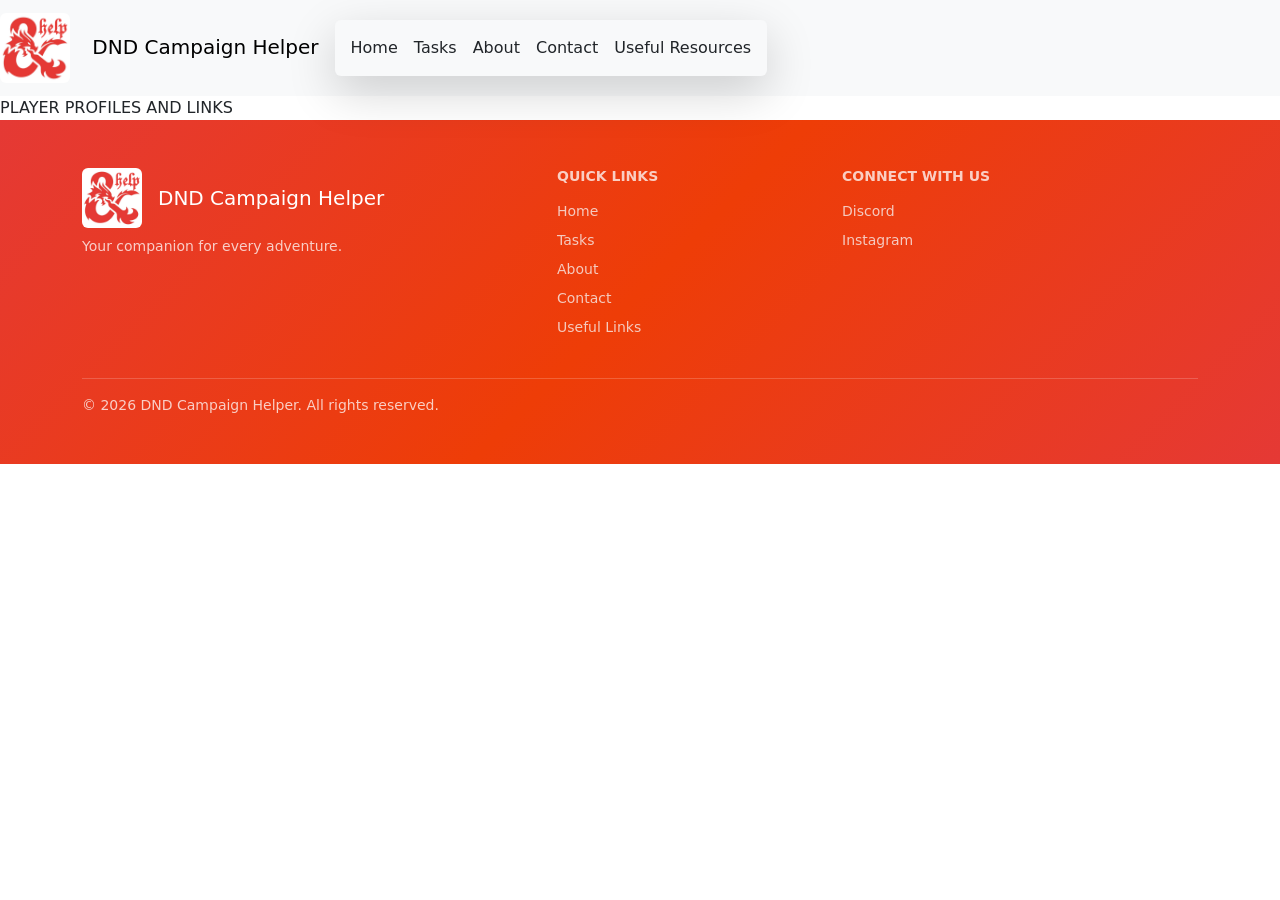
==== about.html @ 99aa0bed "added a premade header with some changes and also scripts" ====
<!DOCTYPE html>
<html lang="en">
<head>
    <meta charset="UTF-8">
    <meta name="viewport" content="width=device-width, initial-scale=1.0">
    <title>About</title>
    <link href="https://cdn.jsdelivr.net/npm/bootstrap@5.3.8/dist/css/bootstrap.min.css" rel="stylesheet" integrity="sha384-sRIl4kxILFvY47J16cr9ZwB07vP4J8+LH7qKQnuqkuIAvNWLzeN8tE5YBujZqJLB" crossorigin="anonymous">
    <script src="scripts/navbar.js" defer></script>
    <script src="scripts/footer.js" defer></script>
</head>
<body>
    
<div id="navbar"></div>





PLAYER PROFILES AND LINKS



<div id="footer"></div>

<script src="https://cdn.jsdelivr.net/npm/bootstrap@5.3.8/dist/js/bootstrap.bundle.min.js" integrity="sha384-FKyoEForCGlyvwx9Hj09JcYn3nv7wiPVlz7YYwJrWVcXK/BmnVDxM+D2scQbITxI" crossorigin="anonymous"></script>
</body>
</html>
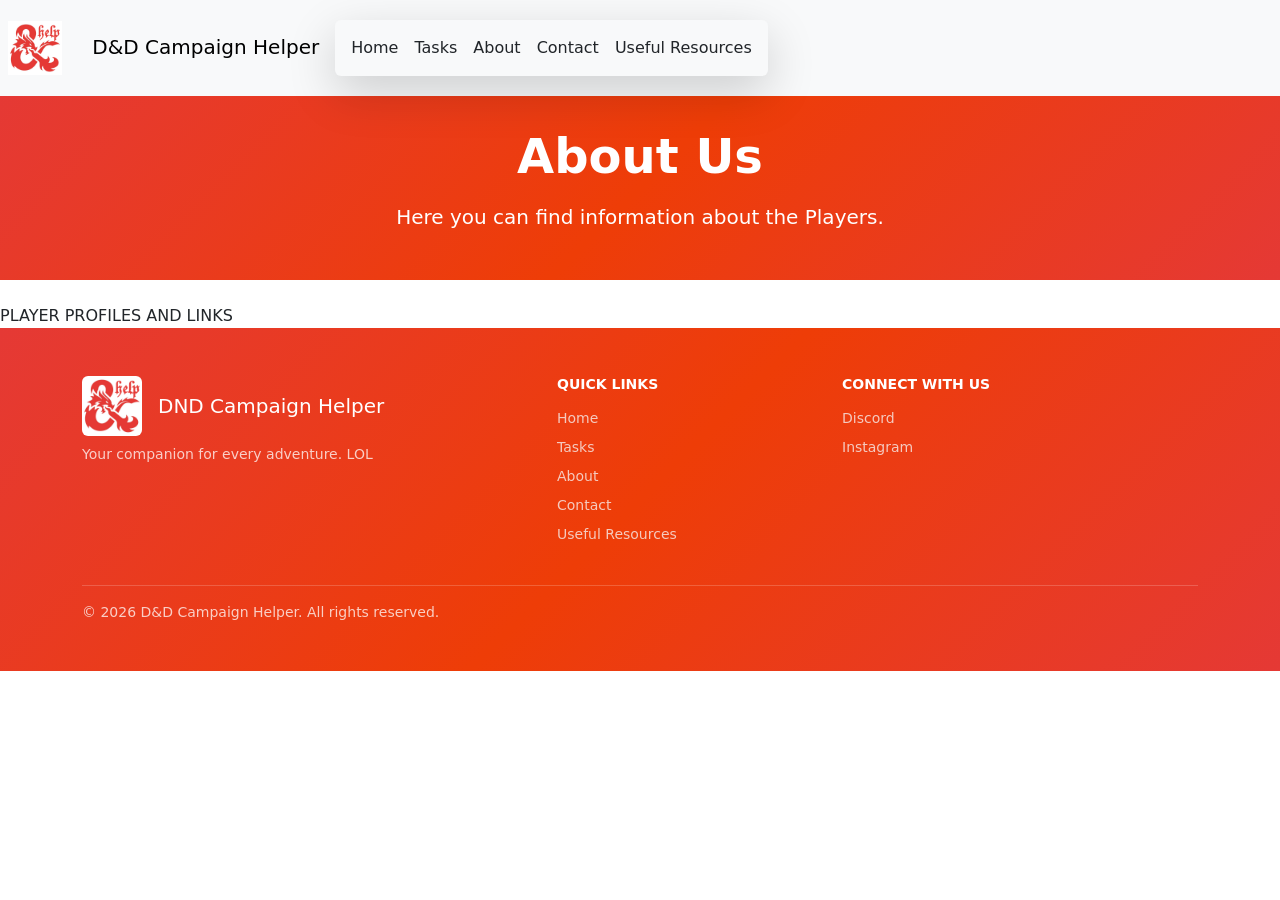
==== commit 4dbed53c: "added carousel from bootstrap website" ====
--- a/about.html
+++ b/about.html
@@ -12,6 +12,19 @@
     
 <div id="navbar"></div>
 
+<!-- header kinda -->
+<section class="p-3 mb-4 text-white text-center" style="background: linear-gradient(135deg, #E53935 0%, #ee3d07 50%, #E53935 100%)">
+    <div class="container-fluid p-3">
+        <h1 class="display-5 fw-bold">
+            About Us
+        </h1>
+
+        <p class="fs-5 mt-3">
+            Here you can find information about the Players. 
+        </p>
+    </div>
+</section>
+
 
 
 
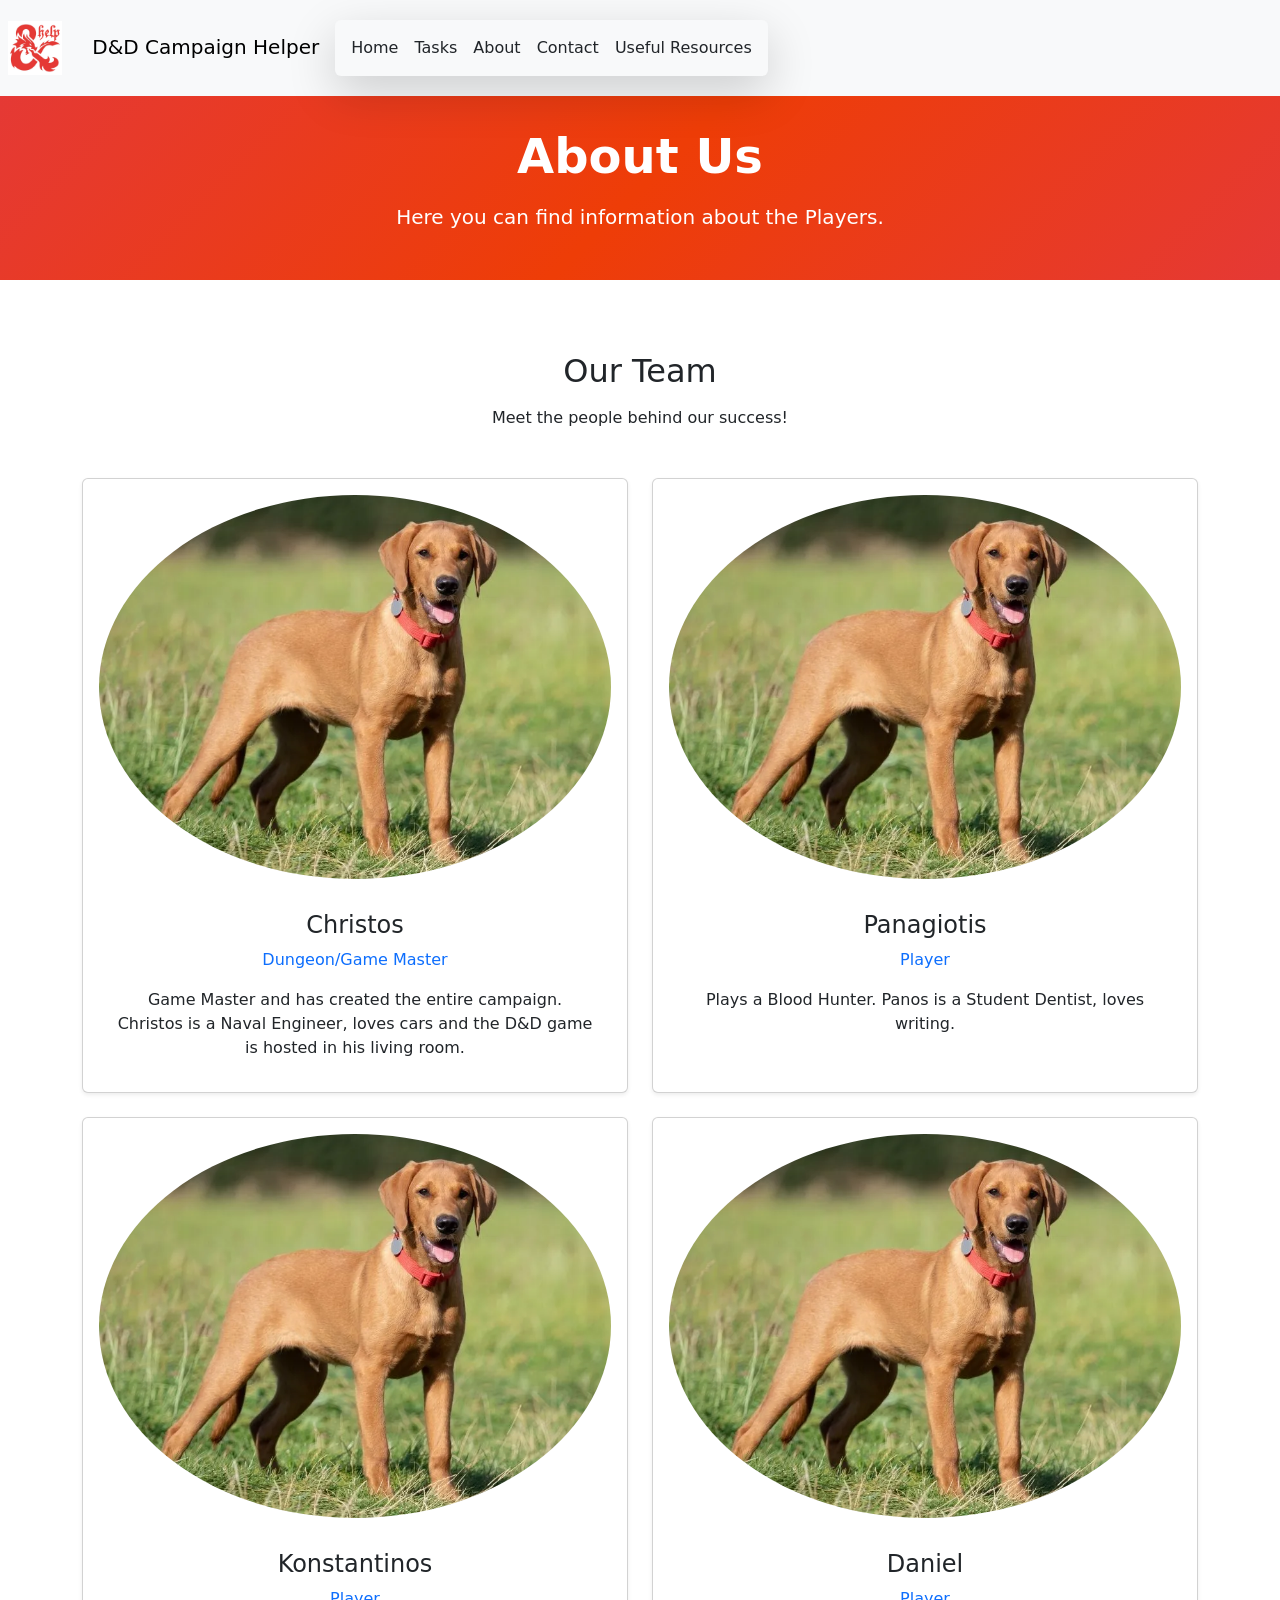
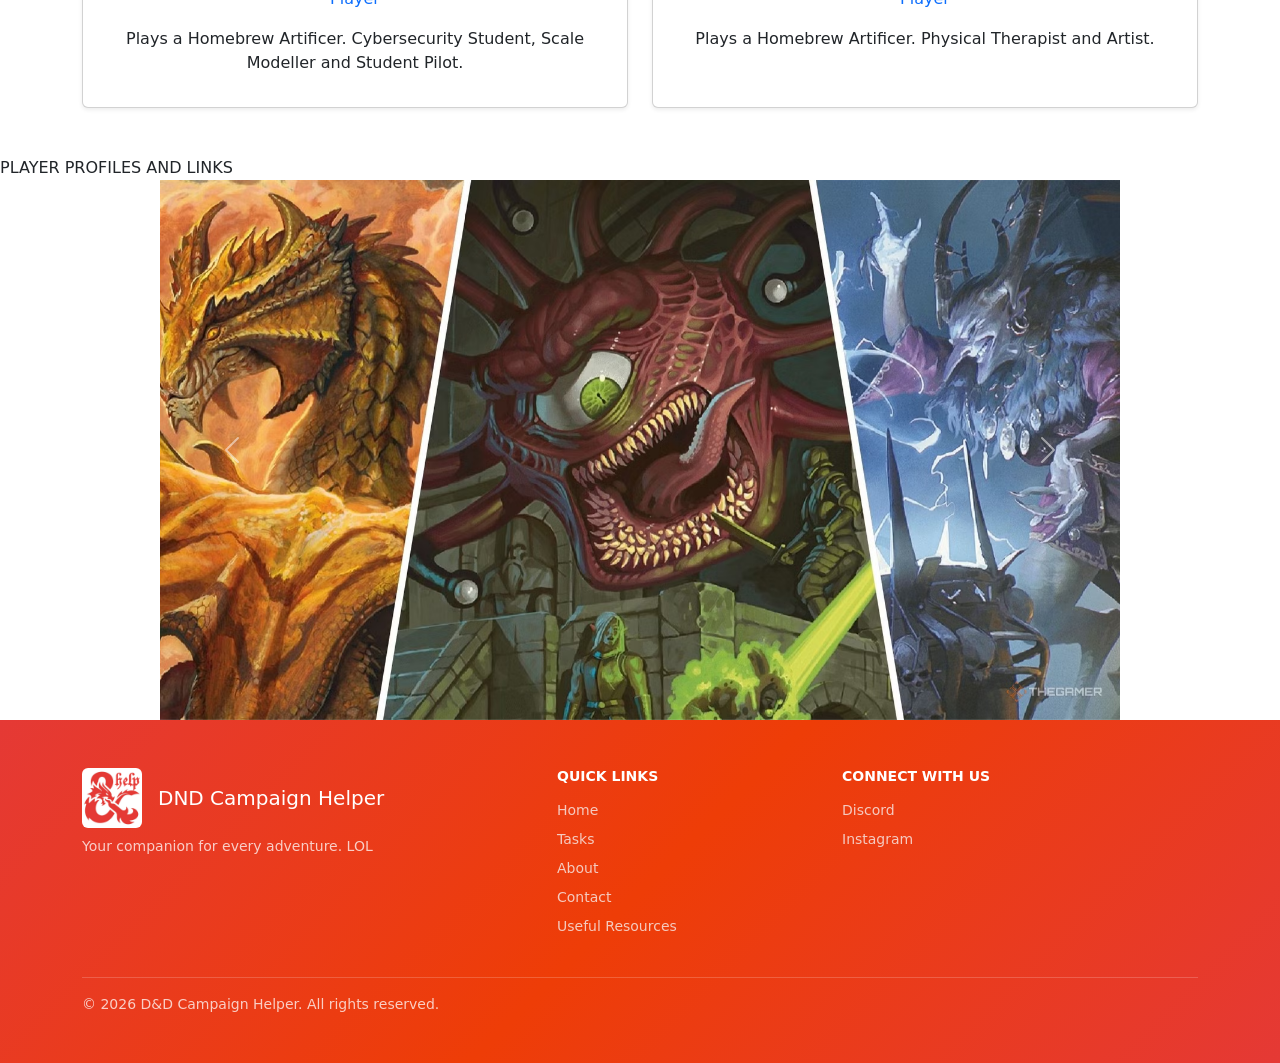
==== commit 90c629d1: "added users cards" ====
--- a/about.html
+++ b/about.html
@@ -29,7 +29,166 @@
 
 
 
+
+
+
+
+
+
+
+
+
+<!-- Team Members Section -->
+<section class="container py-5">
+
+    <h2 class="text-center mb-3">Our Team</h2>
+
+    <p class="text-center text-dark mb-5">
+        Meet the people behind our success!
+    </p>
+
+    <div class="row g-4">
+
+        <!-- Profile 1 -->
+        <div class="col-12 col-sm-6 col-lg-6">
+            <div class="card h-100 text-center shadow-sm p-3">
+
+                <img src="/images/cards/Chris.jpg"
+                     class="rounded-circle img-fluid mx-auto mb-3"
+                     alt="Christos">
+
+                <div class="card-body">
+                    <h4 class="card-title">Christos</h4>
+                    <p class="text-primary">Dungeon/Game Master</p>
+                    <p class="card-text">
+                        Game Master and has created the entire campaign. Christos is a Naval Engineer, loves cars and the D&D game is hosted in his living room.
+                    </p>
+                </div>
+
+            </div>
+        </div>
+
+        <!-- Profile 2 -->
+        <div class="col-12 col-sm-6 col-lg-6">
+            <div class="card h-100 text-center shadow-sm p-3">
+
+                <img src="/images/cards/Panos.jpg"
+                     class="rounded-circle img-fluid mx-auto mb-3"
+                     alt="Panagiotis">
+
+                <div class="card-body">
+                    <h4 class="card-title">Panagiotis</h4>
+                    <p class="text-primary">Player</p>
+                    <p class="card-text">
+                        Plays a Blood Hunter. Panos is a Student Dentist, loves writing.
+                    </p>
+                </div>
+
+            </div>
+        </div>
+
+        <!-- Profile 3 -->
+        <div class="col-12 col-sm-6 col-lg-6">
+            <div class="card h-100 text-center shadow-sm p-3">
+
+                <img src="/images/cards/Kon.jpg"
+                     class="rounded-circle img-fluid mx-auto mb-3"
+                     alt="Konstantinos">
+
+                <div class="card-body">
+                    <h4 class="card-title">Konstantinos</h4>
+                    <p class="text-primary">Player</p>
+                    <p class="card-text">
+                        Plays a Homebrew Artificer. Cybersecurity Student, Scale Modeller and Student Pilot.
+                    </p>
+                </div>
+
+            </div>
+        </div>
+
+        <!-- Profile 4 -->
+        <div class="col-12 col-sm-6 col-lg-6">
+            <div class="card h-100 text-center shadow-sm p-3">
+
+                <img src="images/cards/Danny.jpg"
+                     class="rounded-circle img-fluid mx-auto mb-3"
+                     alt="Daniel">
+
+                <div class="card-body">
+                    <h4 class="card-title">Daniel</h4>
+                    <p class="text-primary">Player</p>
+                    <p class="card-text">
+                        Plays a Homebrew Artificer. Physical Therapist and Artist.
+                    </p>
+                </div>
+
+            </div>
+        </div>
+
+    </div>
+</section>
+
+
+
+
+
+
+
+
+
+
+
+
+
+
+
+
+
+
 PLAYER PROFILES AND LINKS
+
+
+<div id="carouselExampleControls"
+     class="carousel slide w-75 mx-auto"
+     data-bs-ride="carousel">
+
+    <div class="carousel-inner">
+
+        <div class="carousel-item active">
+            <img class="d-block w-100" src="images/carousel/image1.jpg" alt="First slide">
+        </div>
+
+        <div class="carousel-item">
+            <img class="d-block w-100" src="images/carousel/image2.jpg" alt="Second slide">
+        </div>
+
+        <div class="carousel-item">
+            <img class="d-block w-100" src="images/carousel/image3.jpg" alt="Third slide">
+        </div>
+
+    </div>
+
+    <button class="carousel-control-prev"
+            type="button"
+            data-bs-target="#carouselExampleControls"
+            data-bs-slide="prev">
+
+        <span class="carousel-control-prev-icon" aria-hidden="true"></span>
+        <span class="visually-hidden">Previous</span>
+
+    </button>
+
+    <button class="carousel-control-next"
+            type="button"
+            data-bs-target="#carouselExampleControls"
+            data-bs-slide="next">
+
+        <span class="carousel-control-next-icon" aria-hidden="true"></span>
+        <span class="visually-hidden">Next</span>
+
+    </button>
+
+</div>
 
 
 
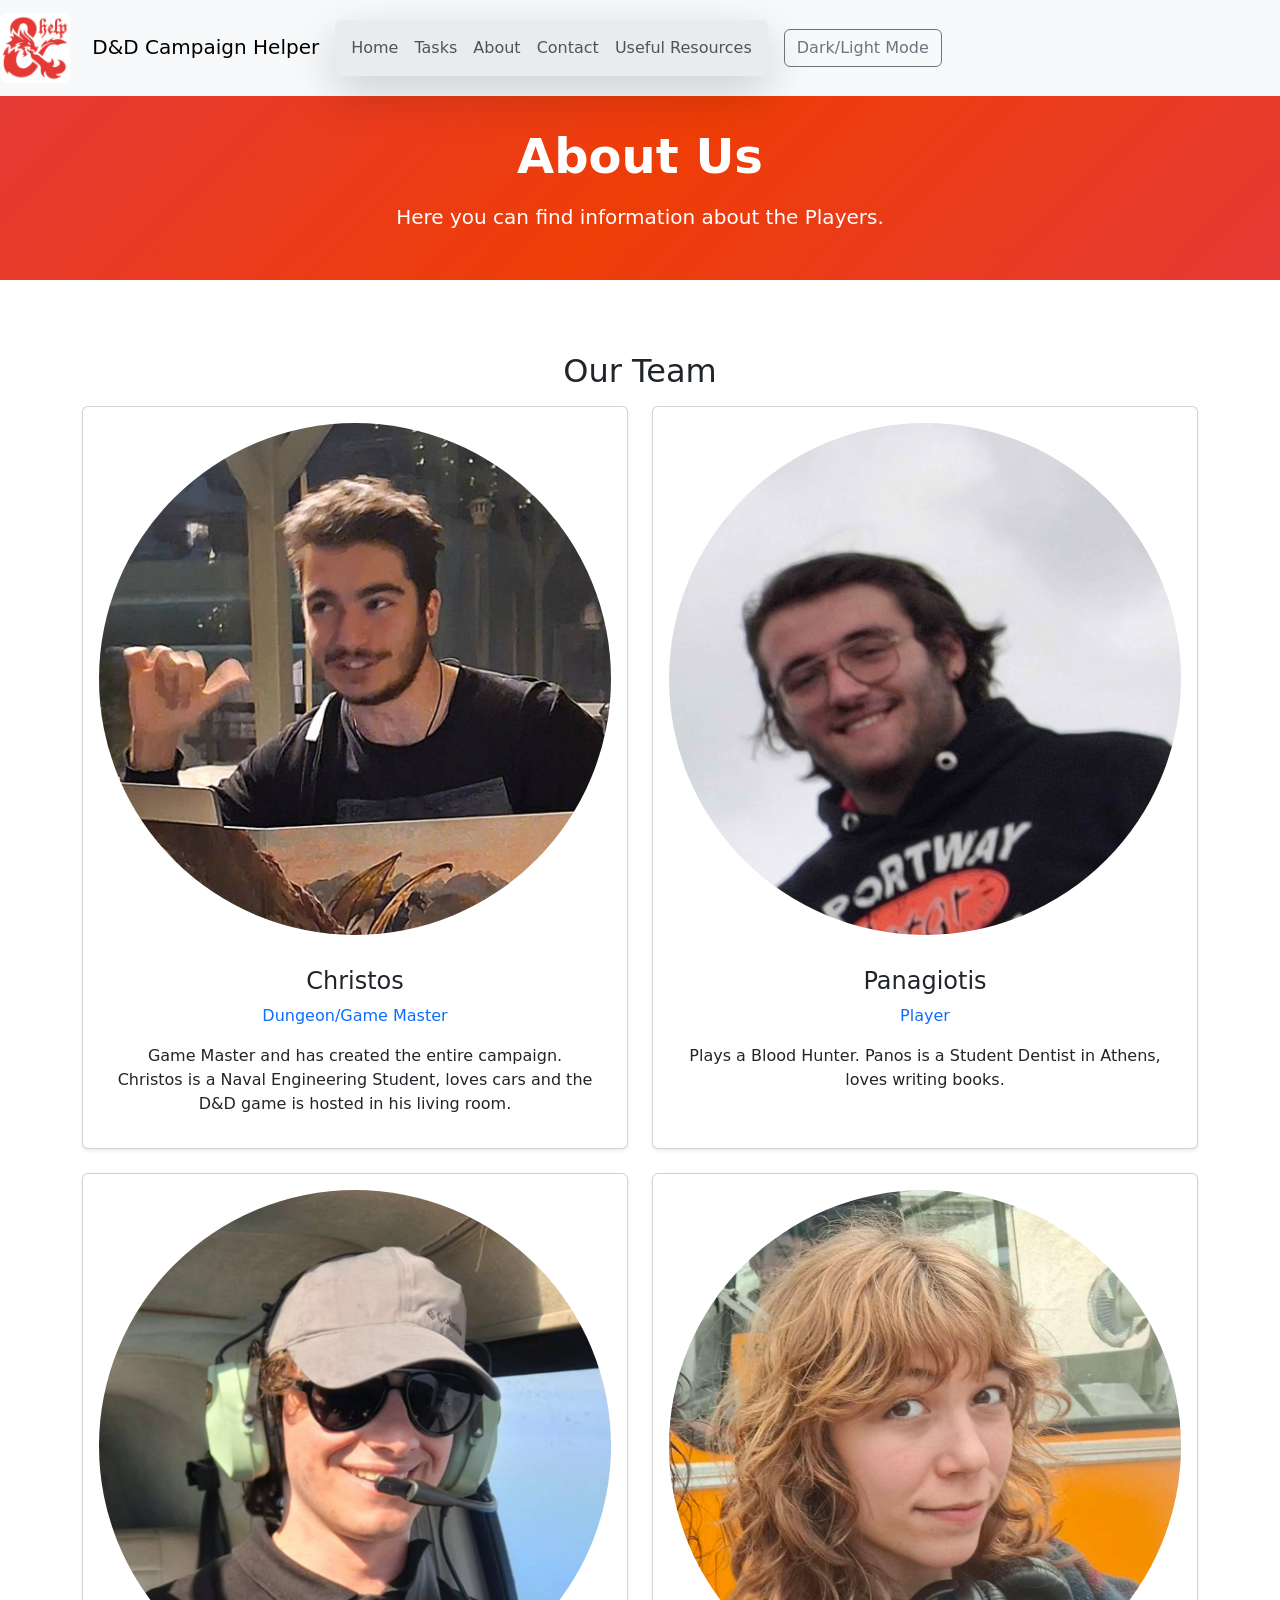
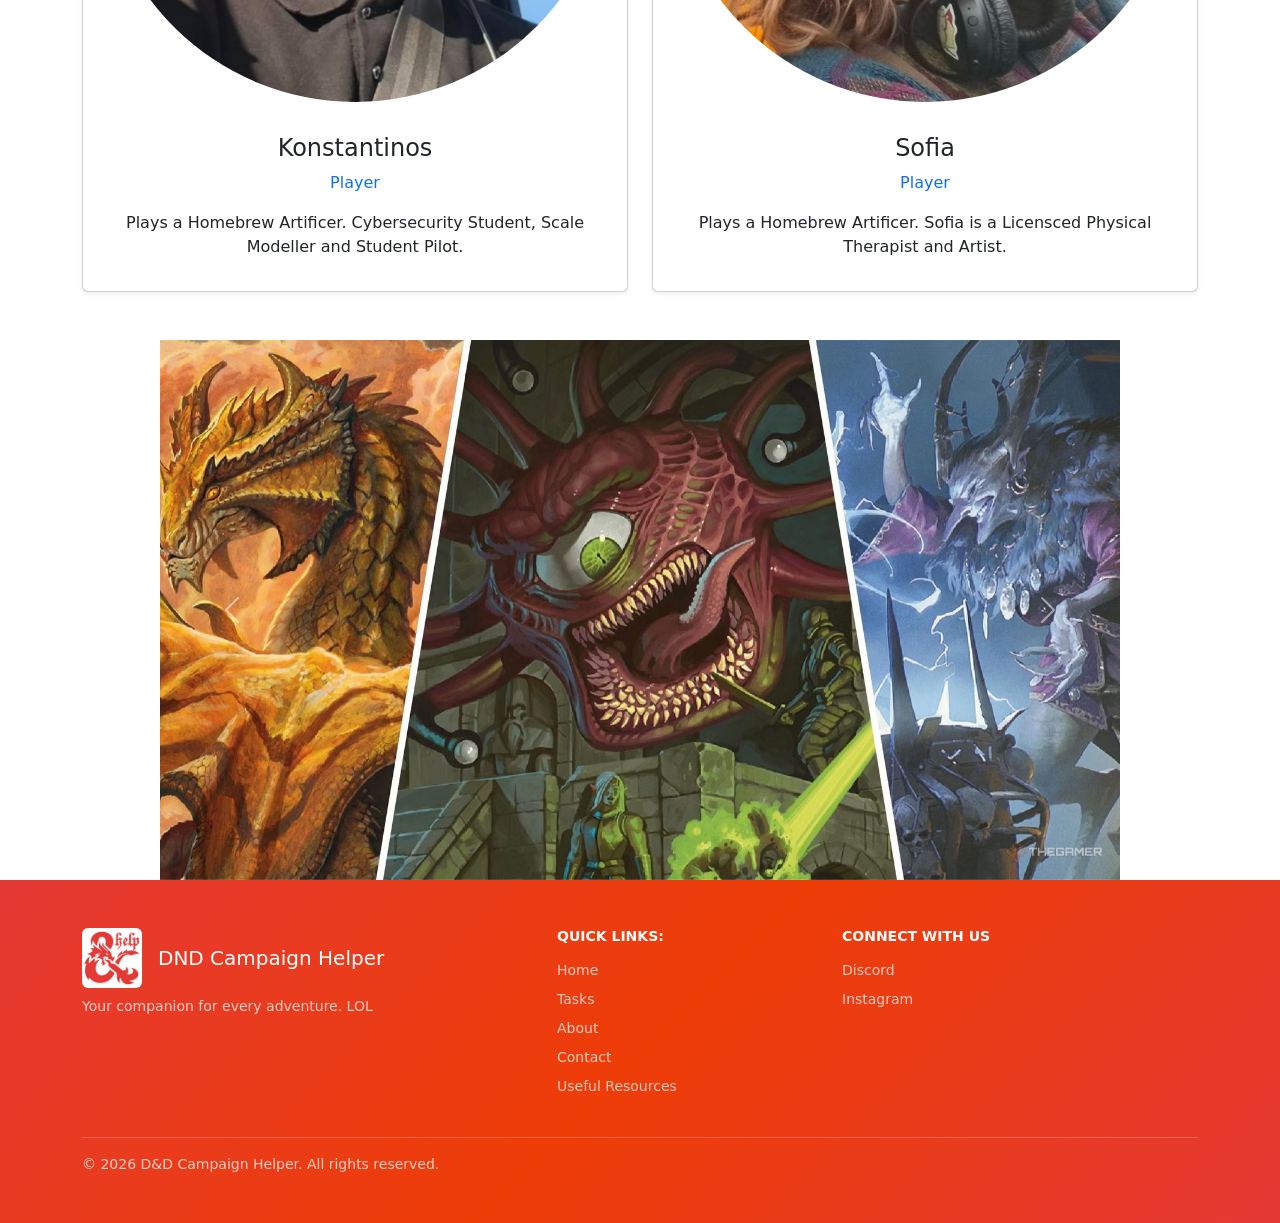
==== commit a51b52f0: "its all coming together" ====
--- a/about.html
+++ b/about.html
@@ -1,5 +1,5 @@
 <!DOCTYPE html>
-<html lang="en">
+<html lang="en" data-bs-theme="light">
 <head>
     <meta charset="UTF-8">
     <meta name="viewport" content="width=device-width, initial-scale=1.0">
@@ -7,6 +7,7 @@
     <link href="https://cdn.jsdelivr.net/npm/bootstrap@5.3.8/dist/css/bootstrap.min.css" rel="stylesheet" integrity="sha384-sRIl4kxILFvY47J16cr9ZwB07vP4J8+LH7qKQnuqkuIAvNWLzeN8tE5YBujZqJLB" crossorigin="anonymous">
     <script src="scripts/navbar.js" defer></script>
     <script src="scripts/footer.js" defer></script>
+    <script src="scripts/darkmode.js" defer></script>
 </head>
 <body>
     
@@ -38,14 +39,10 @@
 
 
 
-<!-- Team Members Section -->
+<!-- here is the teamks members -->
 <section class="container py-5">
 
     <h2 class="text-center mb-3">Our Team</h2>
-
-    <p class="text-center text-dark mb-5">
-        Meet the people behind our success!
-    </p>
 
     <div class="row g-4">
 
@@ -61,7 +58,7 @@
                     <h4 class="card-title">Christos</h4>
                     <p class="text-primary">Dungeon/Game Master</p>
                     <p class="card-text">
-                        Game Master and has created the entire campaign. Christos is a Naval Engineer, loves cars and the D&D game is hosted in his living room.
+                        Game Master and has created the entire campaign. Christos is a Naval Engineering Student, loves cars and the D&D game is hosted in his living room.
                     </p>
                 </div>
 
@@ -80,7 +77,7 @@
                     <h4 class="card-title">Panagiotis</h4>
                     <p class="text-primary">Player</p>
                     <p class="card-text">
-                        Plays a Blood Hunter. Panos is a Student Dentist, loves writing.
+                        Plays a Blood Hunter. Panos is a Student Dentist in Athens, loves writing books.
                     </p>
                 </div>
 
@@ -98,8 +95,7 @@
                 <div class="card-body">
                     <h4 class="card-title">Konstantinos</h4>
                     <p class="text-primary">Player</p>
-                    <p class="card-text">
-                        Plays a Homebrew Artificer. Cybersecurity Student, Scale Modeller and Student Pilot.
+                    <p class="card-text"> Plays a Homebrew Artificer. Cybersecurity Student, Scale Modeller and Student Pilot.
                     </p>
                 </div>
 
@@ -110,15 +106,15 @@
         <div class="col-12 col-sm-6 col-lg-6">
             <div class="card h-100 text-center shadow-sm p-3">
 
-                <img src="images/cards/Danny.jpg"
+                <img src="images/cards/Sof.jpg"
                      class="rounded-circle img-fluid mx-auto mb-3"
-                     alt="Daniel">
+                     alt="Sofia">
 
                 <div class="card-body">
-                    <h4 class="card-title">Daniel</h4>
+                    <h4 class="card-title">Sofia</h4>
                     <p class="text-primary">Player</p>
                     <p class="card-text">
-                        Plays a Homebrew Artificer. Physical Therapist and Artist.
+                        Plays a Homebrew Artificer. Sofia is a Licensced Physical Therapist and Artist.
                     </p>
                 </div>
 
@@ -129,23 +125,6 @@
 </section>
 
 
-
-
-
-
-
-
-
-
-
-
-
-
-
-
-
-
-PLAYER PROFILES AND LINKS
 
 
 <div id="carouselExampleControls"
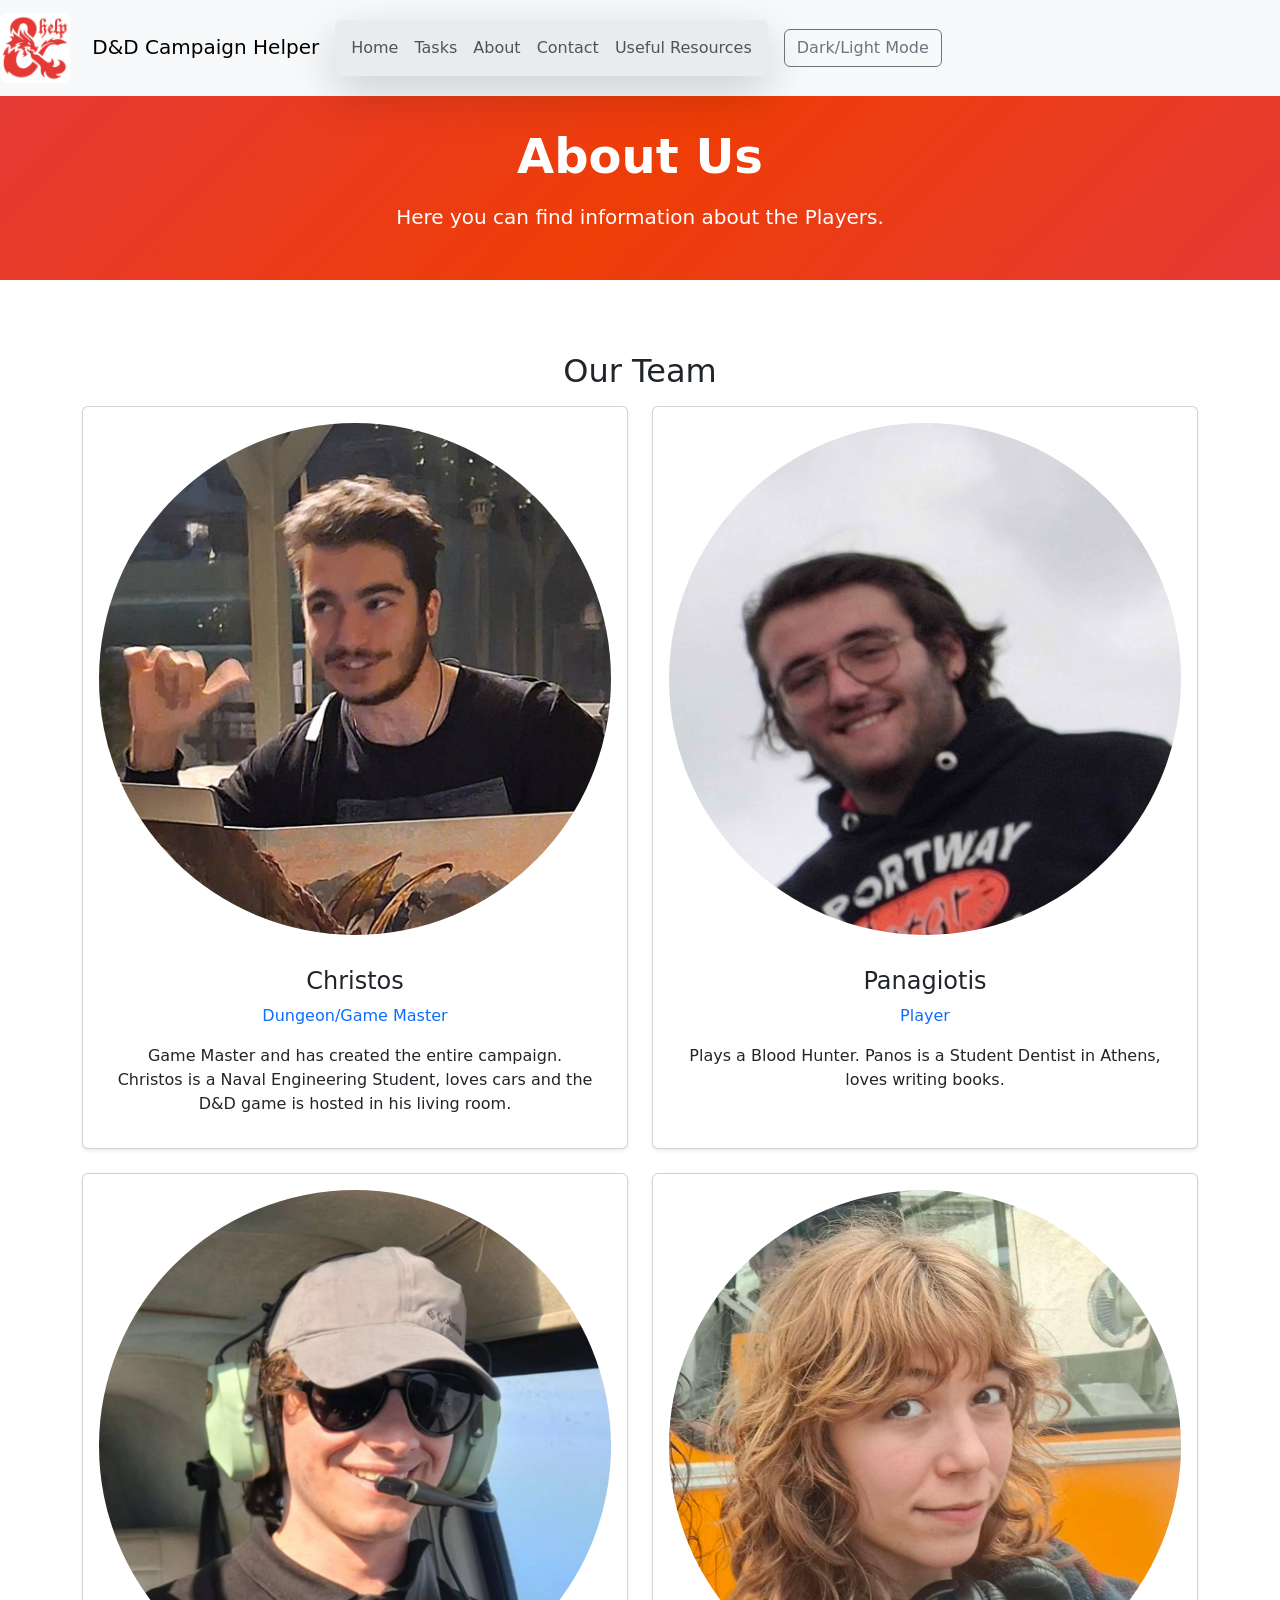
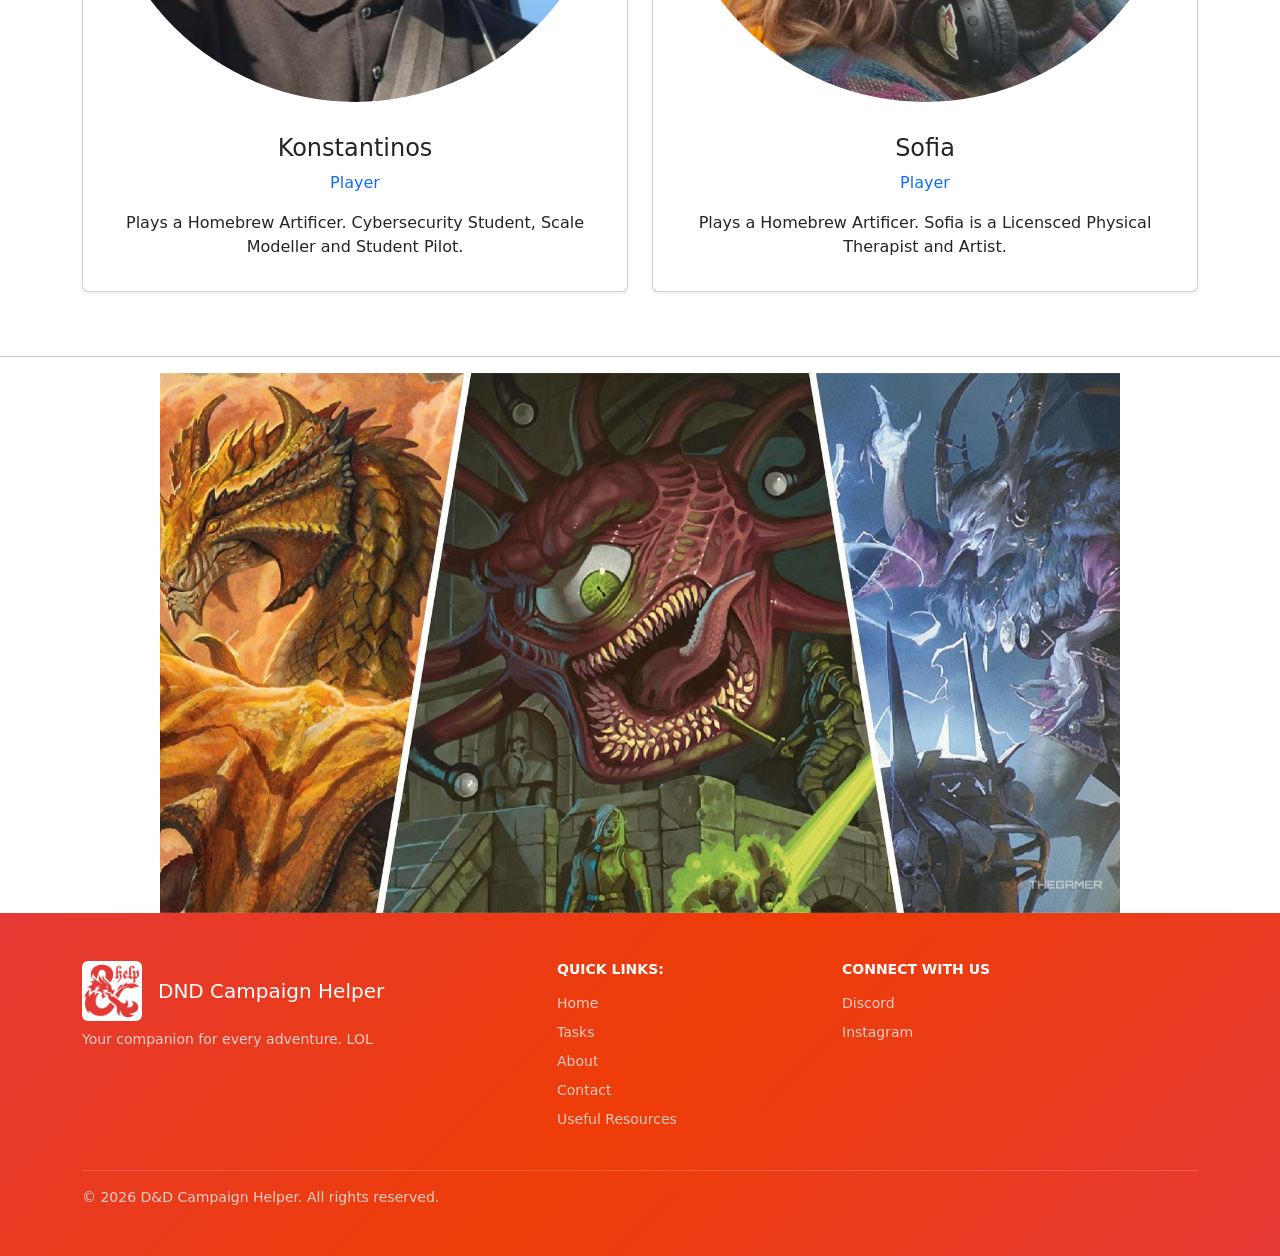
==== commit db0a1911: "html part of tables done" ====
--- a/about.html
+++ b/about.html
@@ -125,7 +125,7 @@
 </section>
 
 
-
+<hr>
 
 <div id="carouselExampleControls"
      class="carousel slide w-75 mx-auto"
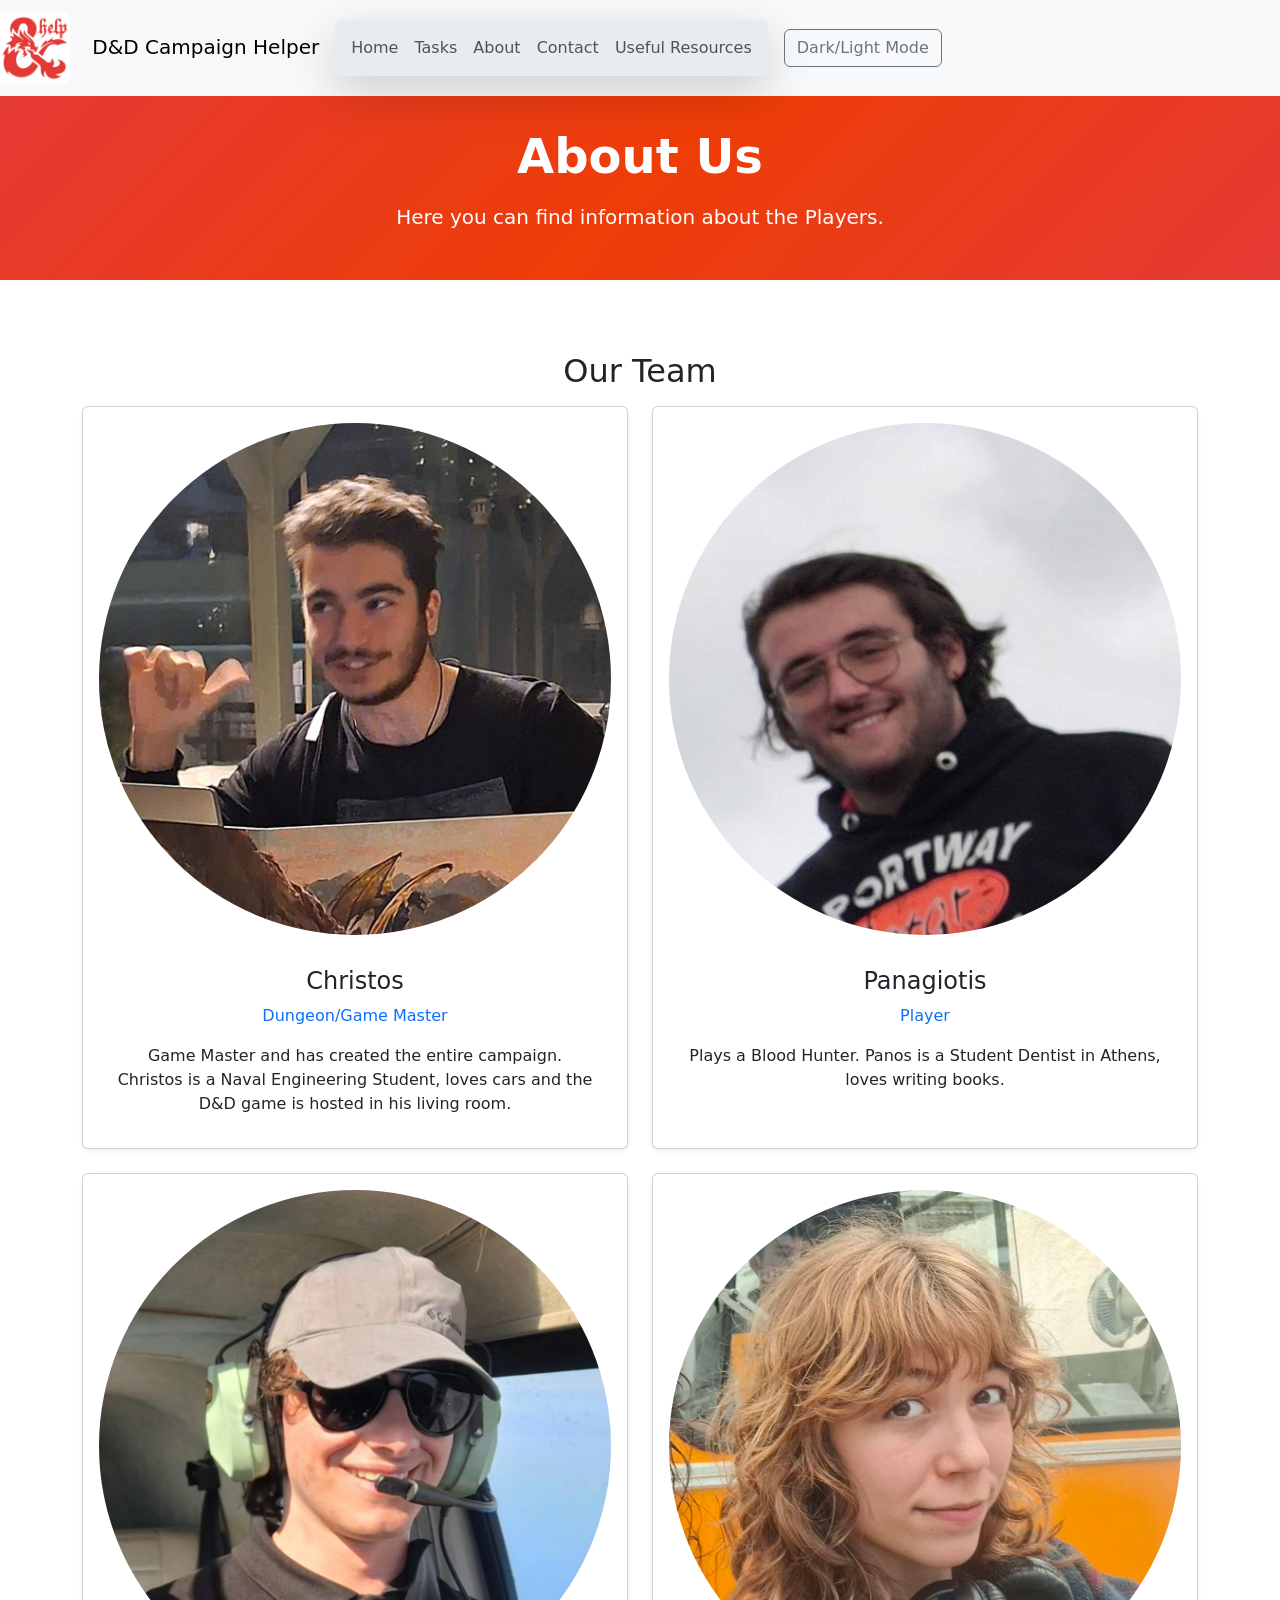
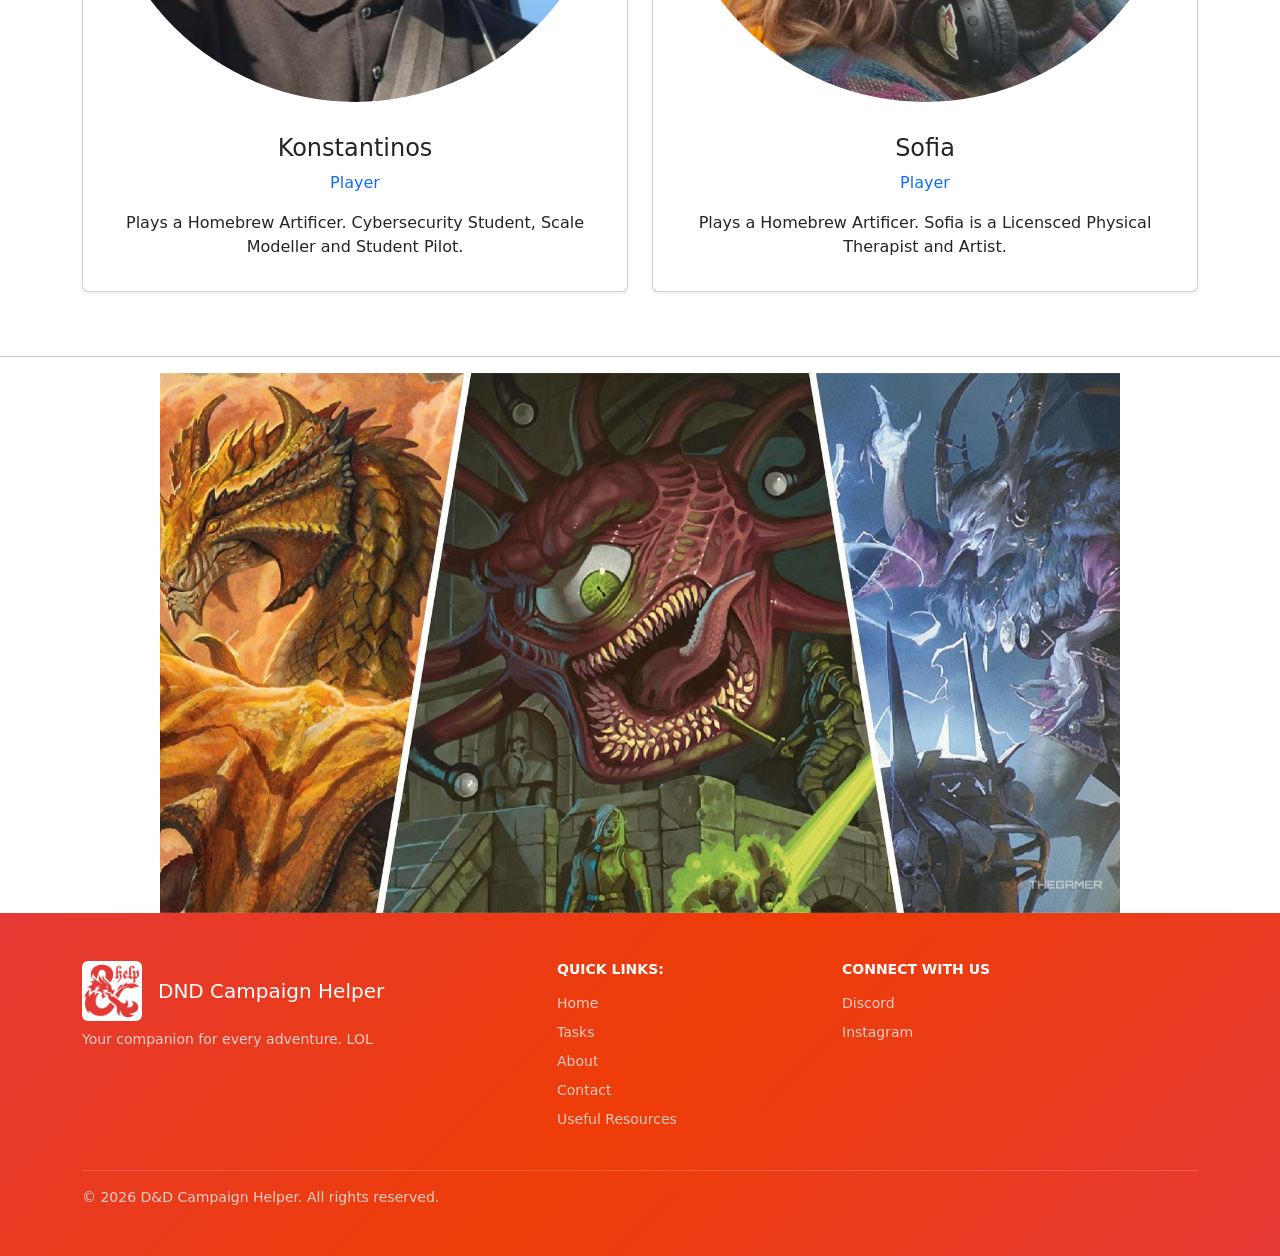
==== commit a8dac7c8: "Multiple fixes based on feedback, fixed the checking for the date and blank space trimming. fixed th" ====
--- a/about.html
+++ b/about.html
@@ -3,11 +3,17 @@
 <head>
     <meta charset="UTF-8">
     <meta name="viewport" content="width=device-width, initial-scale=1.0">
+    <meta name="description" content="About section of the website, info of players can be found here.">
+    <meta name="keywords" content="Players, About, DND">
+    <meta name="author" content="vontas">
+    <meta name="robots" content="index, follow">
+    <meta property="og:title" content="About Us">
     <title>About</title>
     <link href="https://cdn.jsdelivr.net/npm/bootstrap@5.3.8/dist/css/bootstrap.min.css" rel="stylesheet" integrity="sha384-sRIl4kxILFvY47J16cr9ZwB07vP4J8+LH7qKQnuqkuIAvNWLzeN8tE5YBujZqJLB" crossorigin="anonymous">
     <script src="scripts/navbar.js" defer></script>
     <script src="scripts/footer.js" defer></script>
     <script src="scripts/darkmode.js" defer></script>
+    <script src="https://cdn.jsdelivr.net/npm/bootstrap@5.3.8/dist/js/bootstrap.bundle.min.js" integrity="sha384-FKyoEForCGlyvwx9Hj09JcYn3nv7wiPVlz7YYwJrWVcXK/BmnVDxM+D2scQbITxI" crossorigin="anonymous" defer></script>
 </head>
 <body>
     
@@ -50,7 +56,7 @@
         <div class="col-12 col-sm-6 col-lg-6">
             <div class="card h-100 text-center shadow-sm p-3">
 
-                <img src="/images/cards/Chris.jpg"
+                <img src="images/cards/Chris.jpg"
                      class="rounded-circle img-fluid mx-auto mb-3"
                      alt="Christos">
 
@@ -69,7 +75,7 @@
         <div class="col-12 col-sm-6 col-lg-6">
             <div class="card h-100 text-center shadow-sm p-3">
 
-                <img src="/images/cards/Panos.jpg"
+                <img src="images/cards/Panos.jpg"
                      class="rounded-circle img-fluid mx-auto mb-3"
                      alt="Panagiotis">
 
@@ -88,7 +94,7 @@
         <div class="col-12 col-sm-6 col-lg-6">
             <div class="card h-100 text-center shadow-sm p-3">
 
-                <img src="/images/cards/Kon.jpg"
+                <img src="images/cards/Kon.jpg"
                      class="rounded-circle img-fluid mx-auto mb-3"
                      alt="Konstantinos">
 
@@ -173,6 +179,5 @@
 
 <div id="footer"></div>
 
-<script src="https://cdn.jsdelivr.net/npm/bootstrap@5.3.8/dist/js/bootstrap.bundle.min.js" integrity="sha384-FKyoEForCGlyvwx9Hj09JcYn3nv7wiPVlz7YYwJrWVcXK/BmnVDxM+D2scQbITxI" crossorigin="anonymous"></script>
 </body>
 </html>
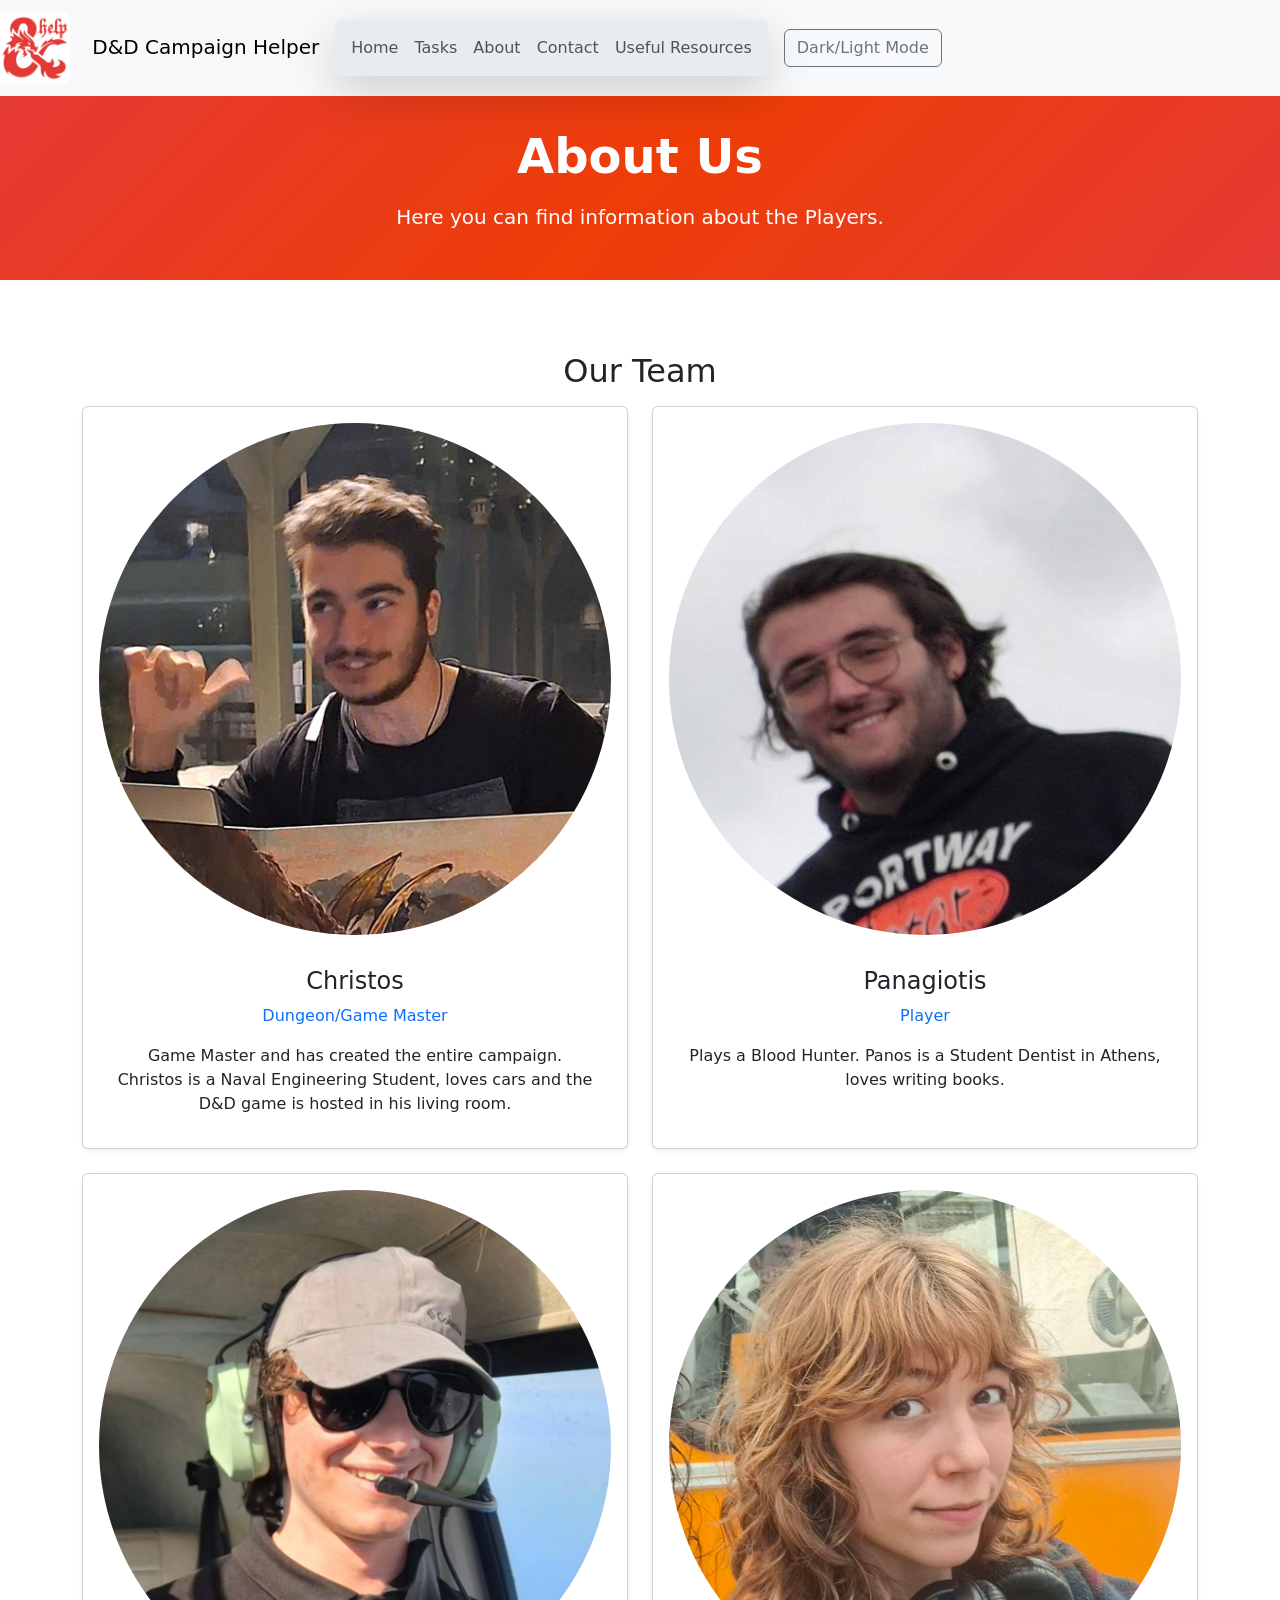
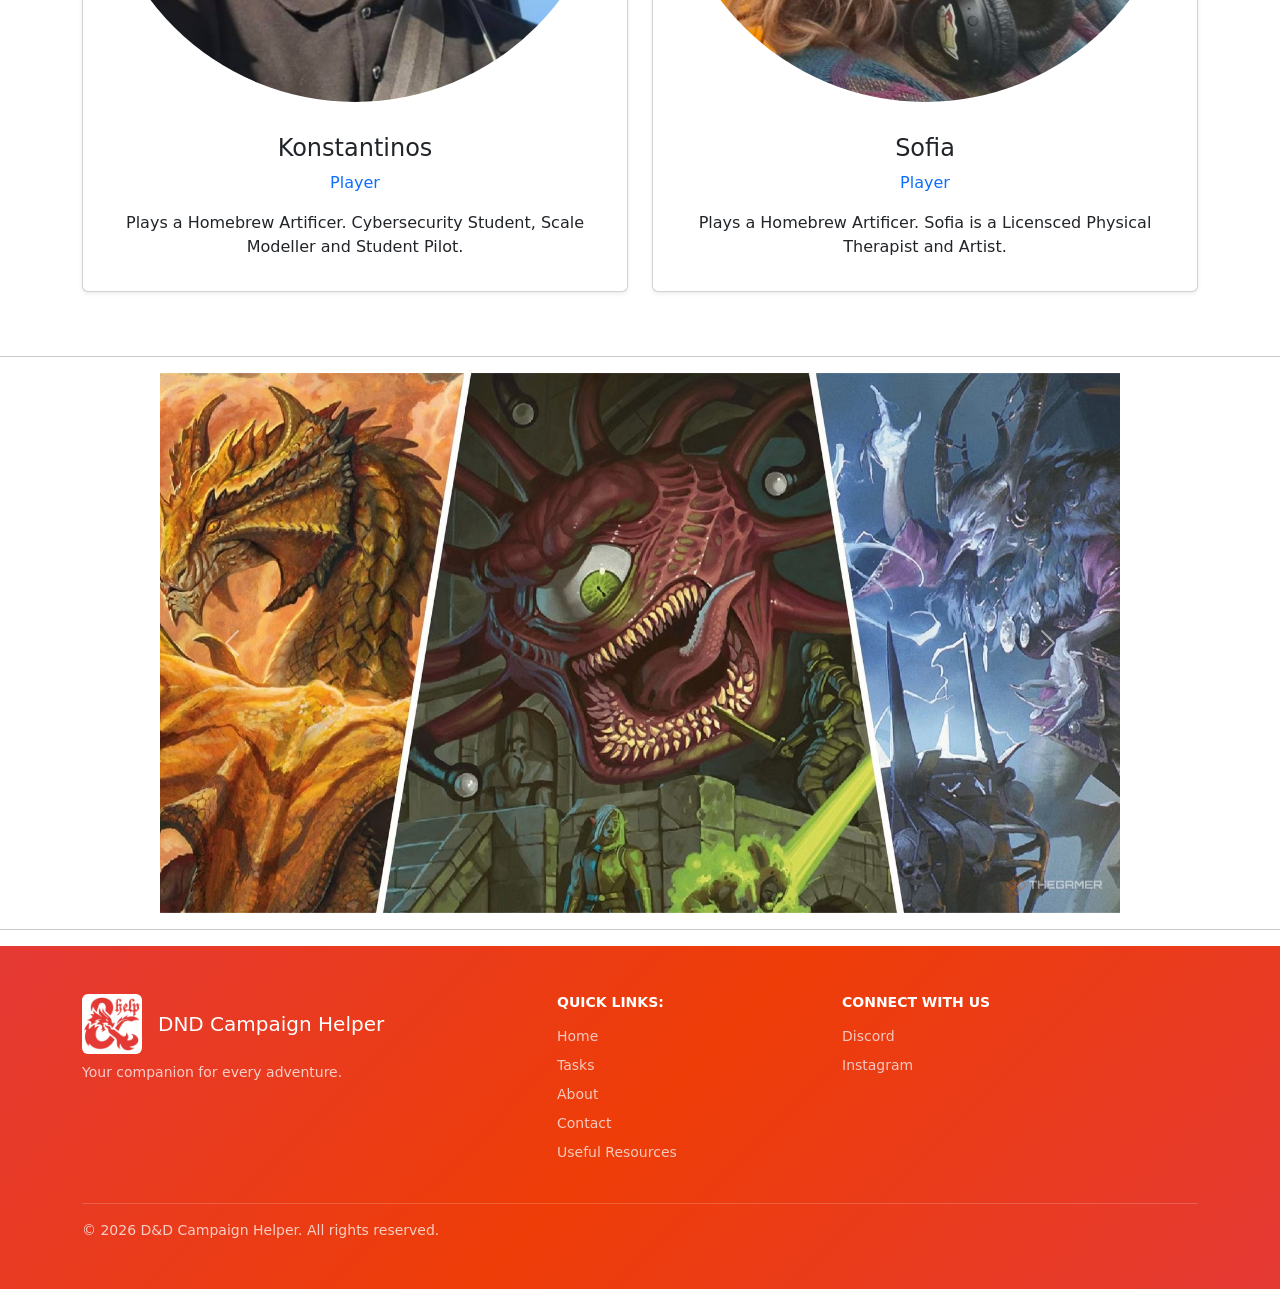
==== commit 150712b7: "the final commit. dynamic kanban board and a dice roller in the extra page" ====
--- a/about.html
+++ b/about.html
@@ -10,6 +10,7 @@
     <meta property="og:title" content="About Us">
     <title>About</title>
     <link href="https://cdn.jsdelivr.net/npm/bootstrap@5.3.8/dist/css/bootstrap.min.css" rel="stylesheet" integrity="sha384-sRIl4kxILFvY47J16cr9ZwB07vP4J8+LH7qKQnuqkuIAvNWLzeN8tE5YBujZqJLB" crossorigin="anonymous">
+    <link rel="stylesheet" href="styles.css">
     <script src="scripts/navbar.js" defer></script>
     <script src="scripts/footer.js" defer></script>
     <script src="scripts/darkmode.js" defer></script>
@@ -17,10 +18,10 @@
 </head>
 <body>
     
-<div id="navbar"></div>
+<div id="navbar" class="sticky-top"></div>
 
 <!-- header kinda -->
-<section class="p-3 mb-4 text-white text-center" style="background: linear-gradient(135deg, #E53935 0%, #ee3d07 50%, #E53935 100%)">
+<section class="p-3 mb-4 text-white text-center site-hero">
     <div class="container-fluid p-3">
         <h1 class="display-5 fw-bold">
             About Us
@@ -31,16 +32,6 @@
         </p>
     </div>
 </section>
-
-
-
-
-
-
-
-
-
-
 
 
 
@@ -175,7 +166,7 @@
 
 </div>
 
-
+<hr>
 
 <div id="footer"></div>
 
--- a/styles.css
+++ b/styles.css
@@ -0,0 +1,37 @@
+/* every pages headers */
+.site-hero {
+    background: linear-gradient(
+        135deg,
+        #E53935 0%,
+        #ee3d07 50%,
+        #E53935 100%
+    );
+}
+
+/* Footer */
+.site-footer {
+    background: linear-gradient(
+        135deg,
+        #E53935 0%,
+        #ee3d07 50%,
+        #E53935 100%
+    );
+}
+
+/*button*/
+.btn-brand {
+    background-color: #ee3d07;
+    border-color: #ee3d07;
+}
+
+/*  task table header */
+.task-table thead th {
+    background-color: #ee3d07;
+    color: white;
+}
+
+
+.btn-brand:hover {
+    background-color: #ff0400;
+    border-color: #ff0400;
+    color: white;}
